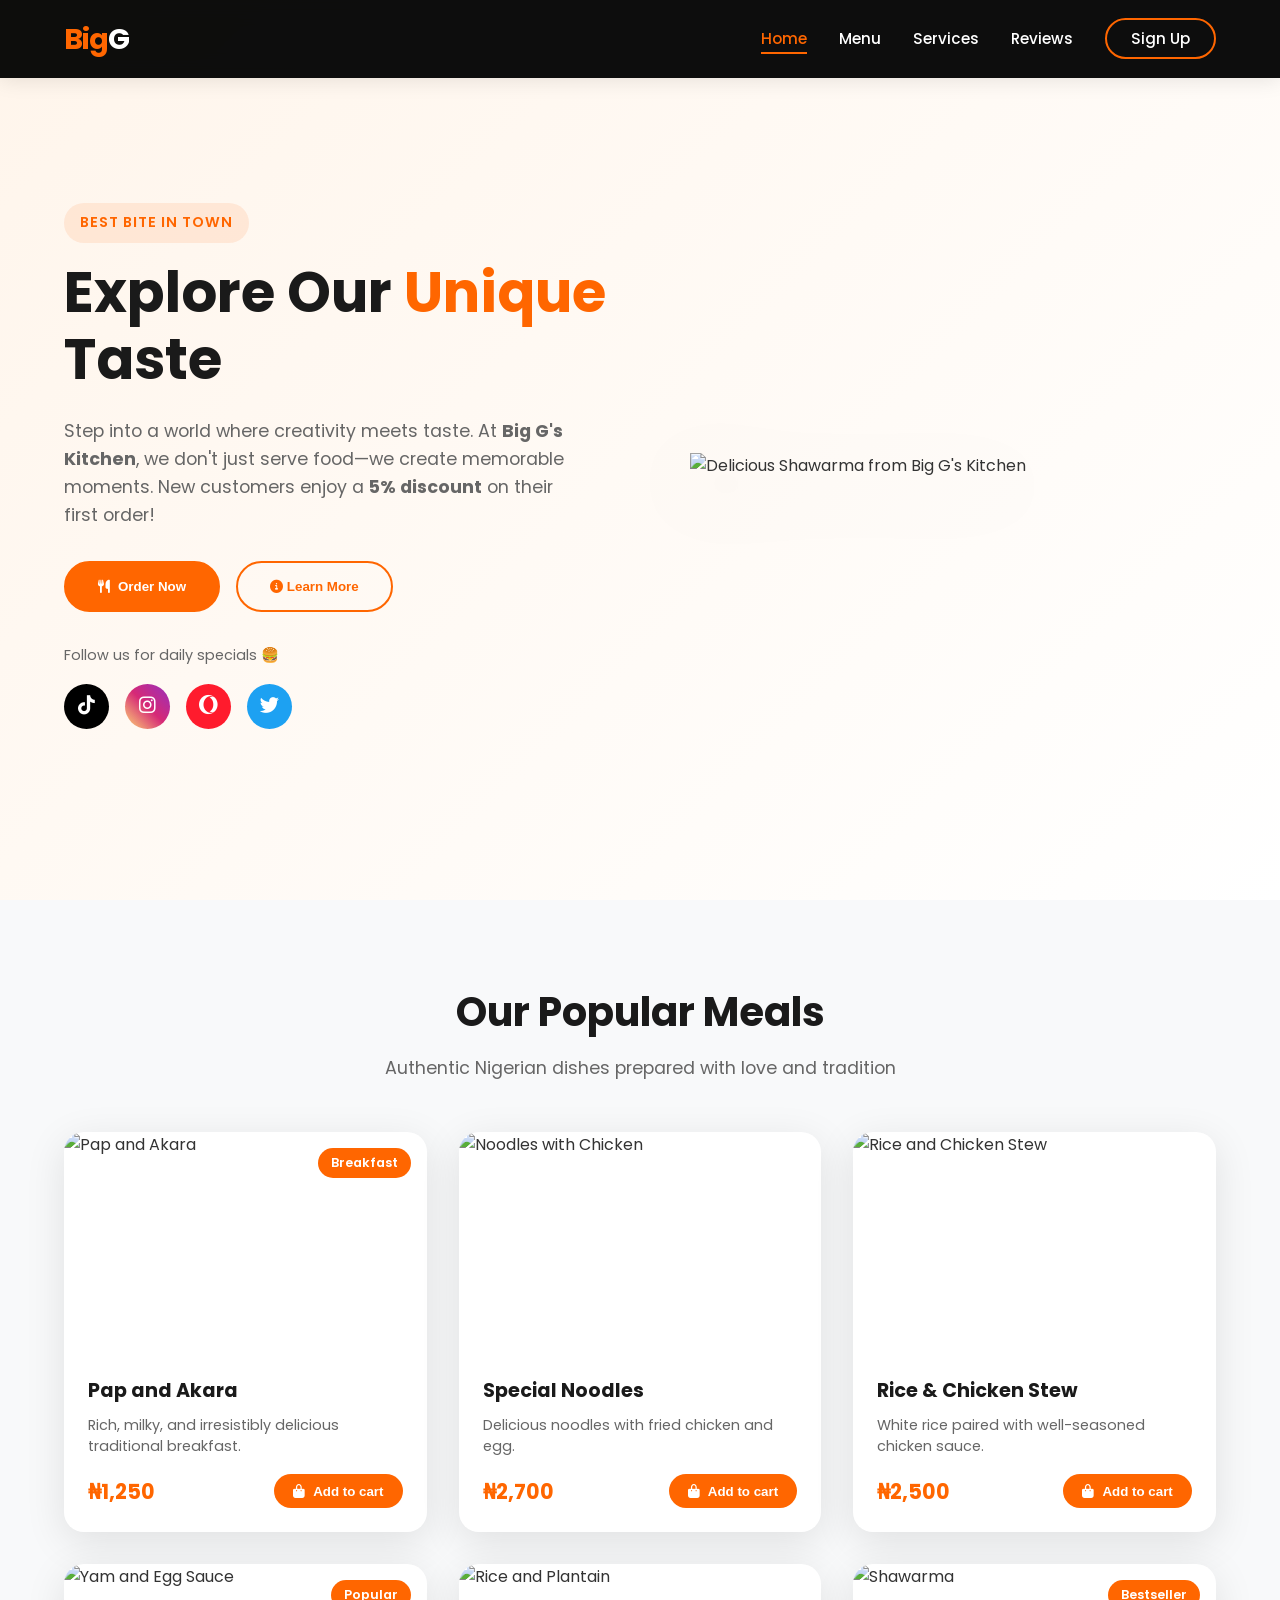
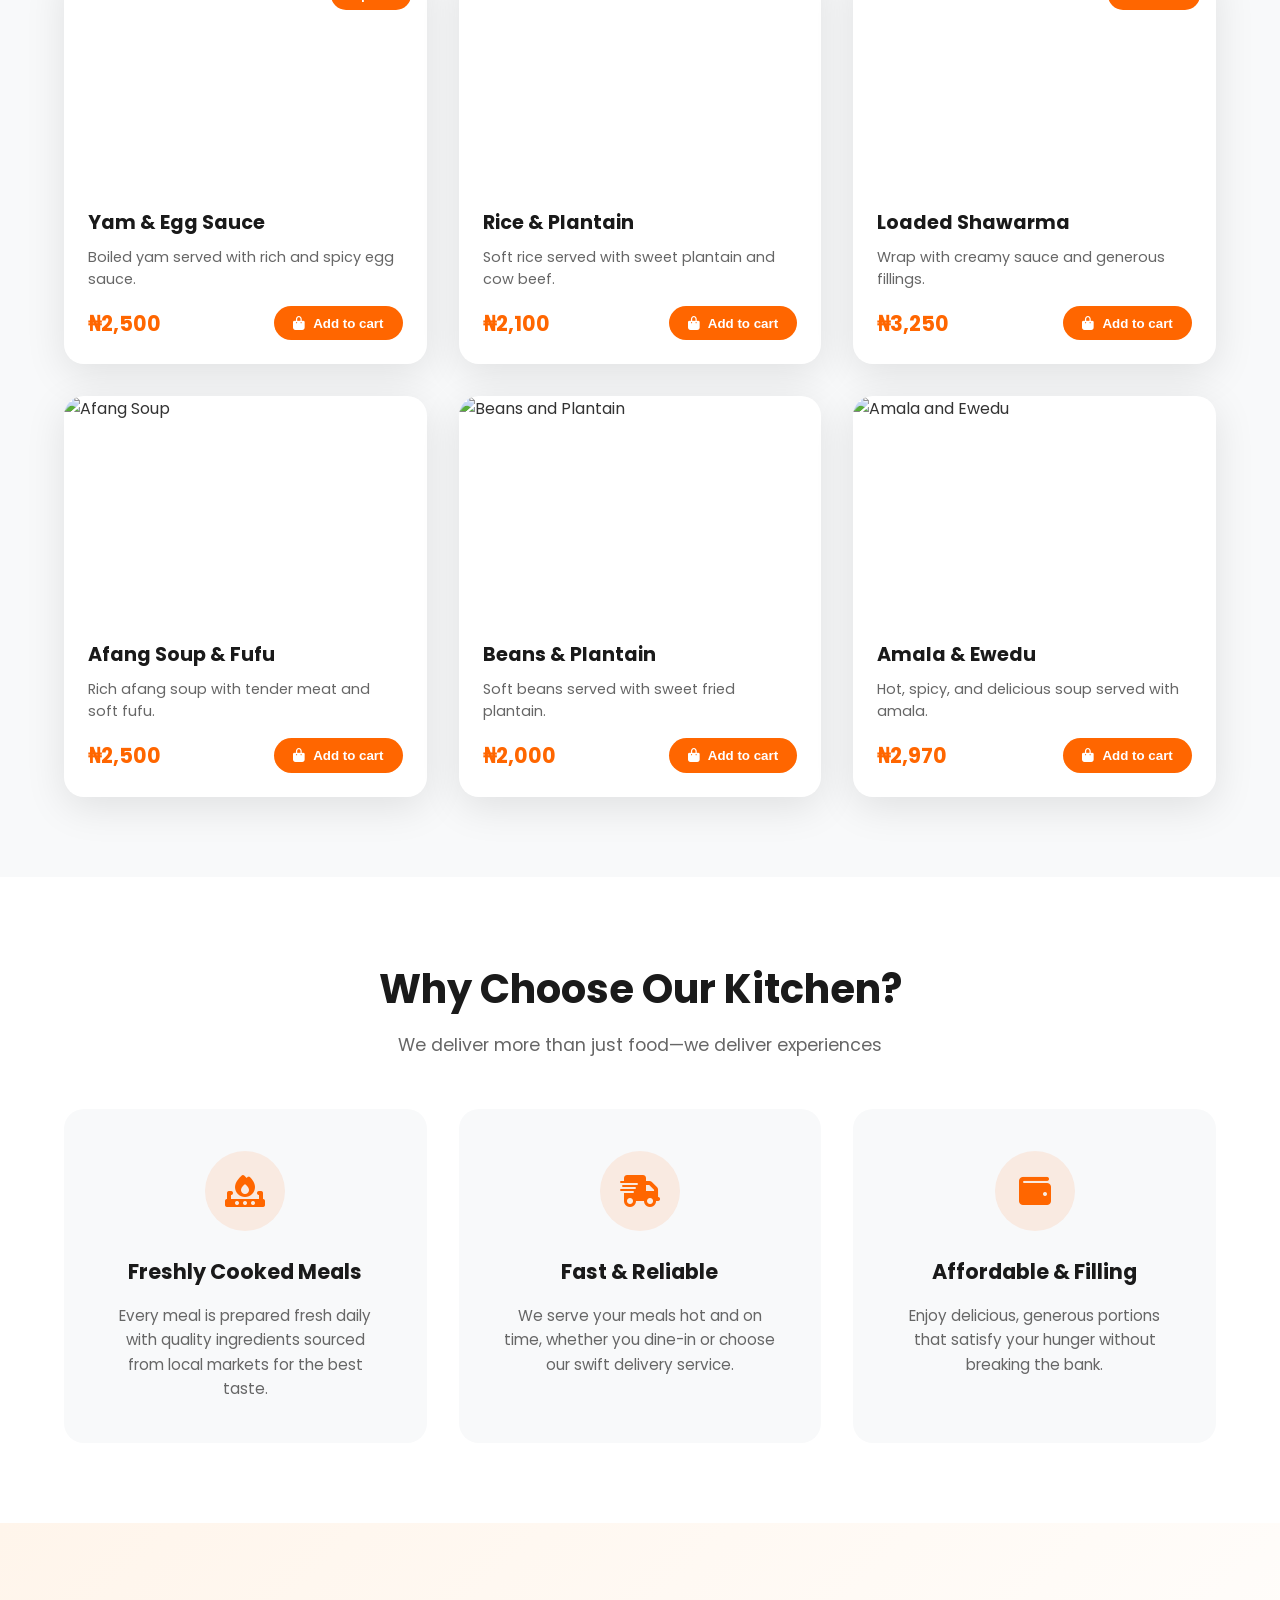
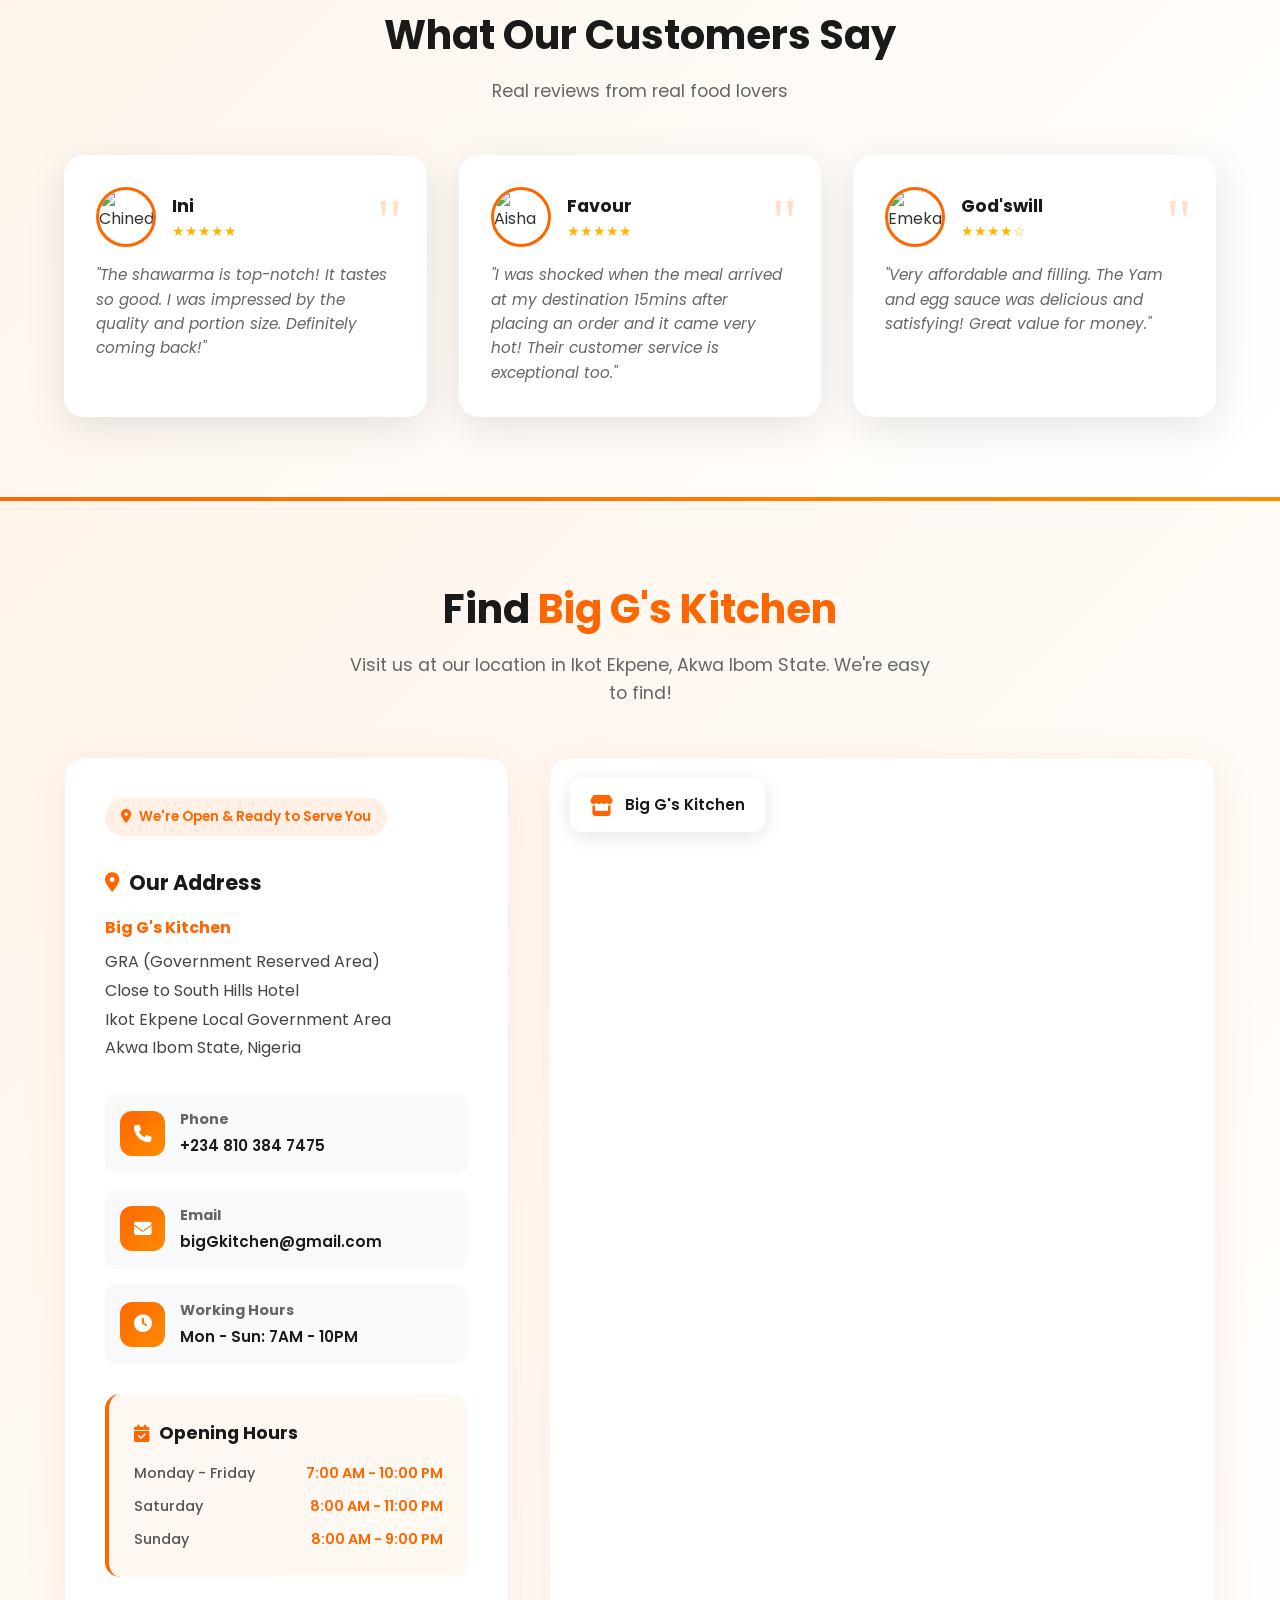
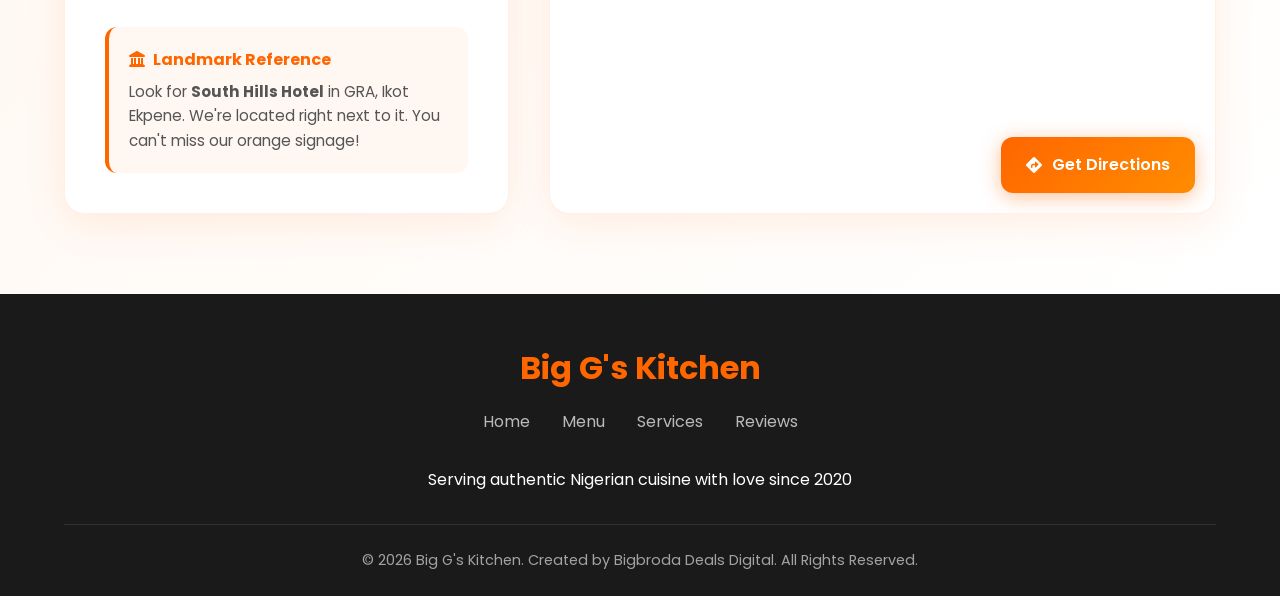
==== bake2.html @ e98dc97c "Add files via upload" ====
<!DOCTYPE html>
<html lang="en">
<head>
    <meta charset="UTF-8">
    <meta name="viewport" content="width=device-width, initial-scale=1.0">
    <title>Big G's Kitchen - Authentic Nigerian Cuisine</title>
    
    <!-- Fonts & Icons -->
    <link href="https://fonts.googleapis.com/css2?family=Poppins:wght@300;400;500;600;700&display=swap" rel="stylesheet">
    <link rel="stylesheet" href="https://cdnjs.cloudflare.com/ajax/libs/font-awesome/6.5.0/css/all.min.css">
    
        <link href="https://fonts.googleapis.com/css2?family=Poppins:wght@300;400;500;600;700&display=swap" rel="stylesheet">
    <link rel="stylesheet" href="https://cdnjs.cloudflare.com/ajax/libs/font-awesome/6.5.0/css/all.min.css">
 <link rel="stylesheet" href="bake2.css">
    <!-- AOS Animation -->
    <link href="https://unpkg.com/aos@2.3.4/dist/aos.css" rel="stylesheet">
   
</head>
<body>

    <!-- Navigation -->
    <nav class="navbar">
        <div class="logo">Big<span>G</span></div>
        <div class="hamburger" onclick="toggleMenu()">
            <i class="fas fa-bars"></i>
        </div>
        <ul class="nav-menu" id="navMenu">
            <li><a href="#home" class="active">Home</a></li>
            <li><a href="#products">Menu</a></li>
            <li><a href="#features">Services</a></li>
            <li><a href="#testimonials">Reviews</a></li>
            <li><a href="#" class="btn-login">Sign Up</a></li>
        </ul>
    </nav>

    <!-- Hero Section -->
    <section class="hero" id="home">
        <div class="hero-content" data-aos="fade-right">
            <span class="hero-tag">Best Bite in Town</span>
            <h1>Explore Our <span>Unique</span> Taste</h1>
            <p>Step into a world where creativity meets taste. At <strong>Big G's Kitchen</strong>, we don't just serve food—we create memorable moments. New customers enjoy a <strong>5% discount</strong> on their first order!</p>
            
            <div class="hero-buttons">
                <button class="btn-primary" onclick="scrollToSection('products')">
                    <i class="fas fa-utensils"></i> Order Now
                </button>
                <button class="btn-secondary" onclick="scrollToSection('features')">
                    <i class="fas fa-info-circle"></i> Learn More
                </button>
            </div>

            <div class="social-proof">
                <p>Follow us for daily specials 🍔</p>
                <div class="social-icons">
                    <a href="#" class="tiktok" aria-label="TikTok"><i class="fab fa-tiktok"></i></a>
                    <a href="#" class="instagram" aria-label="Instagram"><i class="fab fa-instagram"></i></a>
                    <a href="#" class="opera" aria-label="Opera"><i class="fab fa-opera"></i></a>
                    <a href="#" class="twitter" aria-label="Twitter"><i class="fab fa-twitter"></i></a>
                </div>
            </div>
        </div>
        
        <div class="hero-image" data-aos="fade-left">
            <img src="sha002.png" alt="Delicious Shawarma from Big G's Kitchen">
        </div>
    </section>

    <!-- Products Section -->
    <section class="products" id="products">
        <div class="section-header" data-aos="fade-up">
            <h2>Our Popular Meals</h2>
            <p>Authentic Nigerian dishes prepared with love and tradition</p>
        </div>

        <div class="product-grid">
            <div class="product-card" data-aos="fade-up" data-aos-delay="100">
                <div class="product-image">
                    <img src="pap.png" alt="Pap and Akara">
                    <span class="product-badge">Breakfast</span>
                </div>
                <div class="product-info">
                    <h3>Pap and Akara</h3>
                    <p>Rich, milky, and irresistibly delicious traditional breakfast.</p>
                    <div class="product-footer">
                        <span class="price">₦1,250</span>
                        <button class="btn-order"><i class="fas fa-shopping-bag"></i> Add to cart</button>
                    </div>
                </div>
            </div>

            <div class="product-card" data-aos="fade-up" data-aos-delay="200">
                <div class="product-image">
                    <img src="noodles.png" alt="Noodles with Chicken">
                </div>
                <div class="product-info">
                    <h3>Special Noodles</h3>
                    <p>Delicious noodles with fried chicken and egg.</p>
                    <div class="product-footer">
                        <span class="price">₦2,700</span>
                        <button class="btn-order"><i class="fas fa-shopping-bag"></i>Add to cart</button>
                    </div>
                </div>
            </div>

            <div class="product-card" data-aos="fade-up" data-aos-delay="300">
                <div class="product-image">
                    <img src="wrice.png" alt="Rice and Chicken Stew">
                </div>
                <div class="product-info">
                    <h3>Rice & Chicken Stew</h3>
                    <p>White rice paired with well-seasoned chicken sauce.</p>
                    <div class="product-footer">
                        <span class="price">₦2,500</span>
                        <button class="btn-order"><i class="fas fa-shopping-bag"></i> Add to cart</button>
                    </div>
                </div>
            </div>

            <div class="product-card" data-aos="fade-up" data-aos-delay="400">
                <div class="product-image">
                    <img src="yam.png" alt="Yam and Egg Sauce">
                    <span class="product-badge">Popular</span>
                </div>
                <div class="product-info">
                    <h3>Yam & Egg Sauce</h3>
                    <p>Boiled yam served with rich and spicy egg sauce.</p>
                    <div class="product-footer">
                        <span class="price">₦2,500</span>
                        <button class="btn-order"><i class="fas fa-shopping-bag"></i> Add to cart</button>
                    </div>
                </div>
            </div>

            <div class="product-card" data-aos="fade-up" data-aos-delay="100">
                <div class="product-image">
                    <img src="riceplan.png" alt="Rice and Plantain">
                </div>
                <div class="product-info">
                    <h3>Rice & Plantain</h3>
                    <p>Soft rice served with sweet plantain and cow beef.</p>
                    <div class="product-footer">
                        <span class="price">₦2,100</span>
                        <button class="btn-order"><i class="fas fa-shopping-bag"></i> Add to cart</button>
                    </div>
                </div>
            </div>

            <div class="product-card" data-aos="fade-up" data-aos-delay="200">
                <div class="product-image">
                    <img src="sha1.png" alt="Shawarma">
                    <span class="product-badge">Bestseller</span>
                </div>
                <div class="product-info">
                    <h3>Loaded Shawarma</h3>
                    <p>Wrap with creamy sauce and generous fillings.</p>
                    <div class="product-footer">
                        <span class="price">₦3,250</span>
                        <button class="btn-order"><i class="fas fa-shopping-bag"></i>Add to cart</button>
                    </div>
                </div>
            </div>

            <div class="product-card" data-aos="fade-up" data-aos-delay="300">
                <div class="product-image">
                    <img src="afang.png" alt="Afang Soup">
                </div>
                <div class="product-info">
                    <h3>Afang Soup & Fufu</h3>
                    <p>Rich afang soup with tender meat and soft fufu.</p>
                    <div class="product-footer">
                        <span class="price">₦2,500</span>
                        <button class="btn-order"><i class="fas fa-shopping-bag"></i> Add to cart</button>
                    </div>
                </div>
            </div>

            <div class="product-card" data-aos="fade-up" data-aos-delay="400">
                <div class="product-image">
                    <img src="beans.png" alt="Beans and Plantain">
                </div>
                <div class="product-info">
                    <h3>Beans & Plantain</h3>
                    <p>Soft beans served with sweet fried plantain.</p>
                    <div class="product-footer">
                        <span class="price">₦2,000</span>
                        <button class="btn-order"><i class="fas fa-shopping-bag"></i>Add to cart</button>
                    </div>
                </div>
            </div>

            <div class="product-card" data-aos="fade-up" data-aos-delay="500">
                <div class="product-image">
                    <img src="amala1.png" alt="Amala and Ewedu">
                </div>
                <div class="product-info">
                    <h3>Amala & Ewedu</h3>
                    <p>Hot, spicy, and delicious soup served with amala.</p>
                    <div class="product-footer">
                        <span class="price">₦2,970</span>
                        <button class="btn-order"><i class="fas fa-shopping-bag"></i> Add to cart</button>
                    </div>
                </div>
            </div>
        </div>
    </section>

    <!-- Features Section -->
    <section class="features" id="features">
        <div class="section-header" data-aos="fade-up">
            <h2>Why Choose Our Kitchen?</h2>
            <p>We deliver more than just food—we deliver experiences</p>
        </div>

        <div class="features-grid">
            <div class="feature-card" data-aos="fade-up" data-aos-delay="100">
                <div class="feature-icon">
                    <i class="fas fa-fire-burner"></i>
                </div>
                <h3>Freshly Cooked Meals</h3>
                <p>Every meal is prepared fresh daily with quality ingredients sourced from local markets for the best taste.</p>
            </div>

            <div class="feature-card" data-aos="fade-up" data-aos-delay="200">
                <div class="feature-icon">
                    <i class="fas fa-truck-fast"></i>
                </div>
                <h3>Fast & Reliable</h3>
                <p>We serve your meals hot and on time, whether you dine-in or choose our swift delivery service.</p>
            </div>

            <div class="feature-card" data-aos="fade-up" data-aos-delay="300">
                <div class="feature-icon">
                    <i class="fas fa-wallet"></i>
                </div>
                <h3>Affordable & Filling</h3>
                <p>Enjoy delicious, generous portions that satisfy your hunger without breaking the bank.</p>
            </div>
        </div>
    </section>

    <!-- Testimonials -->
    <section class="testimonials" id="testimonials">
        <div class="section-header" data-aos="fade-up">
            <h2>What Our Customers Say</h2>
            <p>Real reviews from real food lovers</p>
        </div>

        <div class="testimonials-grid">
            <div class="testimonial-card" data-aos="fade-up" data-aos-delay="100">
                <div class="testimonial-header">
                    <img src="ini.jpeg" alt="Chinedu">
                    <div class="testimonial-meta">
                        <h4>Ini</h4>
                        <div class="stars">★★★★★</div>
                    </div>
                </div>
                <p>"The shawarma is top-notch! It tastes so good. I was impressed by the quality and portion size. Definitely coming back!"</p>
            </div>

            <div class="testimonial-card" data-aos="fade-up" data-aos-delay="200">
                <div class="testimonial-header">
                    <img src="ima.jpeg" alt="Aisha">
                    <div class="testimonial-meta">
                        <h4>Favour</h4>
                        <div class="stars">★★★★★</div>
                    </div>
                </div>
                <p>"I was shocked when the meal arrived at my destination 15mins after placing an order and it came very hot! Their customer service is exceptional too."</p>
            </div>

            <div class="testimonial-card" data-aos="fade-up" data-aos-delay="300">
                <div class="testimonial-header">
                    <img src="big.jpg" alt="Emeka">
                    <div class="testimonial-meta">
                        <h4>God'swill</h4>
                        <div class="stars">★★★★☆</div>
                    </div>
                </div>
                <p>"Very affordable and filling. The Yam and egg sauce was delicious and satisfying! Great value for money."</p>
            </div>
        </div>
    </section>

     <!-- LOCATION SECTION - Insert after reviews/testimonials section -->
    <section class="location-section" id="location">
        <div class="section-header">
            <h2>Find <span>Big G's Kitchen</span></h2>
            <p>Visit us at our location in Ikot Ekpene, Akwa Ibom State. We're easy to find!</p>
        </div>

        <div class="location-container">
            <!-- Location Info -->
            <div class="location-info">
                <div class="location-badge">
                    <i class="fas fa-location-dot"></i>
                    We're Open & Ready to Serve You
                </div>

                <div class="address-block">
                    <h3><i class="fas fa-map-marker-alt"></i> Our Address</h3>
                    <p class="address-text">
                        <strong>Big G's Kitchen</strong>
                        GRA (Government Reserved Area)<br>
                        Close to South Hills Hotel<br>
                        Ikot Ekpene Local Government Area<br>
                        Akwa Ibom State, Nigeria
                    </p>
                </div>

                <div class="contact-details">
                    <div class="contact-item">
                        <div class="contact-icon">
                            <i class="fas fa-phone"></i>
                        </div>
                        <div class="contact-text">
                            <h4>Phone</h4>
                            <p>+234 810 384 7475</p>
                        </div>
                    </div>
                    <div class="contact-item">
                        <div class="contact-icon">
                            <i class="fas fa-envelope"></i>
                        </div>
                        <div class="contact-text">
                            <h4>Email</h4>
                            <p>bigGkitchen@gmail.com</p>
                        </div>
                    </div>
                    <div class="contact-item">
                        <div class="contact-icon">
                            <i class="fas fa-clock"></i>
                        </div>
                        <div class="contact-text">
                            <h4>Working Hours</h4>
                            <p>Mon - Sun: 7AM - 10PM</p>
                        </div>
                    </div>
                </div>

                <div class="hours-block">
                    <h4><i class="fas fa-calendar-check"></i> Opening Hours</h4>
                    <div class="hours-list">
                        <div class="hours-row">
                            <span class="day">Monday - Friday</span>
                            <span class="time">7:00 AM - 10:00 PM</span>
                        </div>
                        <div class="hours-row">
                            <span class="day">Saturday</span>
                            <span class="time">8:00 AM - 11:00 PM</span>
                        </div>
                        <div class="hours-row">
                            <span class="day">Sunday</span>
                            <span class="time">8:00 AM - 9:00 PM</span>
                        </div>
                    </div>
                </div>

                <div class="landmark-note">
                    <h4><i class="fas fa-landmark"></i> Landmark Reference</h4>
                    <p>Look for <strong>South Hills Hotel</strong> in GRA, Ikot Ekpene. We're located right next to it. You can't miss our orange signage!</p>
                </div>
            </div>

            <!-- Map -->
            <div class="map-wrapper">
                <div class="map-container">
                    <!-- Google Maps Embed - Ikot Ekpene, Akwa Ibom -->
                    <iframe 
                        class="map-iframe"
                        src="https://www.google.com/maps/embed?pb=!1m18!1m12!1m3!1d127166.12532907297!2d7.5797248!3d5.1234567!2m3!1f0!2f0!3f0!3m2!1i1024!2i768!4f13.1!3m3!1m2!1s0x105d7c7c7c7c7c7c%3A0x7c7c7c7c7c7c7c7c!2sIkot%20Ekpene%2C%20Akwa%20Ibom!5e0!3m2!1sen!2sng!4v1234567890"
                        allowfullscreen=""
                        loading="lazy"
                        referrerpolicy="no-referrer-when-downgrade">
                    </iframe>
                    
                    <div class="map-overlay">
                        <i class="fas fa-store"></i>
                        <span>Big G's Kitchen</span>
                    </div>

                    <a href="https://www.google.com/maps/dir//Ikot+Ekpene,+Akwa+Ibom/@5.1234567,7.5797248,15z" 
                       target="_blank" 
                       class="directions-btn">
                        <i class="fas fa-directions"></i>
                        Get Directions
                    </a>
                </div>
            </div>
        </div>
    </section>
    <!-- Footer -->
    <footer>
        <div class="footer-content">
            <div class="footer-logo">Big G's Kitchen</div>
            <div class="footer-links">
                <a href="#home">Home</a>
                <a href="#products">Menu</a>
                <a href="#features">Services</a>
                <a href="#testimonials">Reviews</a>
            </div>
            <p>Serving authentic Nigerian cuisine with love since 2020</p>
        </div>
        <div class="footer-bottom">
            <p>&copy; 2026 Big G's Kitchen. Created by Bigbroda Deals Digital. All Rights Reserved.</p>
        </div>
    </footer>

    <!-- Scripts -->
    <script src="https://unpkg.com/aos@2.3.4/dist/aos.js"></script>
    <script>
        // Initialize AOS Animation
        AOS.init({
            duration: 800,
            easing: "ease-out-cubic",
            once: true,
            offset: 100,
            disable: 'mobile'
        });

        // Mobile Menu Toggle
        function toggleMenu() {
            const navMenu = document.getElementById('navMenu');
            navMenu.classList.toggle('active');
        }

        // Close menu when clicking a link
        document.querySelectorAll('.nav-menu a').forEach(link => {
            link.addEventListener('click', () => {
                document.getElementById('navMenu').classList.remove('active');
            });
        });

        // Smooth Scroll to Section
        function scrollToSection(id) {
            const element = document.getElementById(id);
            if (element) {
                element.scrollIntoView({ behavior: 'smooth', block: 'start' });
            }
        }

        // Active Navigation Highlight on Scroll
        const sections = document.querySelectorAll('section[id]');
        const navLinks = document.querySelectorAll('.nav-menu a');

        window.addEventListener('scroll', () => {
            let current = '';
            sections.forEach(section => {
                const sectionTop = section.offsetTop;
                const sectionHeight = section.clientHeight;
                if (scrollY >= (sectionTop - 200)) {
                    current = section.getAttribute('id');
                }
            });

            navLinks.forEach(link => {
                link.classList.remove('active');
                if (link.getAttribute('href') === `#${current}`) {
                    link.classList.add('active');
                }
            });
        });

        // Add to Cart Functionality (placeholder)
        document.querySelectorAll('.btn-order').forEach(btn => {
            btn.addEventListener('click', function() {
                const originalText = this.innerHTML;
                this.innerHTML = '<i class="fas fa-check"></i> Added';
                this.style.background = '#28a745';
                setTimeout(() => {
                    this.innerHTML = originalText;
                    this.style.background = '';
                }, 2000);
            });
        });
           // Animate elements on scroll
        const observerOptions = {
            threshold: 0.1,
            rootMargin: '0px 0px -50px 0px'
        };

        const observer = new IntersectionObserver((entries) => {
            entries.forEach(entry => {
                if (entry.isIntersecting) {
                    entry.target.style.opacity = '1';
                    entry.target.style.transform = 'translateY(0)';
                }
            });
        }, observerOptions);

        // Observe location section elements
        document.querySelectorAll('.location-info, .map-wrapper').forEach(el => {
            el.style.opacity = '0';
            el.style.transform = 'translateY(30px)';
            el.style.transition = 'all 0.6s ease';
            observer.observe(el);
        });

        // Smooth scroll to location
        function scrollToLocation() {
            document.getElementById('location').scrollIntoView({ behavior: 'smooth' });
        }

        // Check if user is near location (for demo purposes)
        if (navigator.geolocation) {
            navigator.geolocation.getCurrentPosition(
                (position) => {
                    // You could calculate distance to Ikot Ekpene here
                    console.log('Location access granted');
                },
                (error) => {
                    console.log('Location access denied');
                }
            );
        }
    </script>
</body>
</html>
---- bake2.css ----
/* CSS Reset & Variables */
        :root {
            --primary: #ff6600;
            --primary-dark: #e65c00;
            --secondary: #ff7200;
            --dark: #1a1a1a;
            --light: #f8f9fa;
            --text: #333;
            --text-light: #666;
            --white: #ffffff;
            --shadow: 0 10px 40px rgba(0,0,0,0.1);
            --transition: all 0.3s ease;
        }

        * {
            margin: 0;
            padding: 0;
            box-sizing: border-box;
        }

        html {
            scroll-behavior: smooth;
        }

        body {
            font-family: 'Poppins', sans-serif;
            line-height: 1.6;
            color: var(--text);
            background: var(--white);
            overflow-x: hidden;
        }

        img {
            max-width: 100%;
            height: auto;
            display: block;
        }

        a {
            text-decoration: none;
            color: inherit;
        }

        /* Navigation */
        .navbar {
            position: fixed;
            top: 0;
            left: 0;
            right: 0;
            background: rgba(0, 0, 0, 0.95);
            backdrop-filter: blur(10px);
            padding: 1rem 5%;
            display: flex;
            justify-content: space-between;
            align-items: center;
            z-index: 1000;
            box-shadow: 0 2px 20px rgba(0,0,0,0.1);
        }

        .logo {
            font-size: 1.8rem;
            font-weight: 700;
            color: var(--primary);
            letter-spacing: -1px;
        }
       
        .logo span {
            color: var(--white);
        }

        .nav-menu {
            display: flex;
            list-style: none;
            gap: 2rem;
            align-items: center;
        }

        .nav-menu a {
            color: var(--white);
            font-weight: 500;
            font-size: 0.95rem;
            transition: var(--transition);
            position: relative;
        }

        .nav-menu a::after {
            content: '';
            position: absolute;
            bottom: -5px;
            left: 0;
            width: 0;
            height: 2px;
            background: var(--primary);
            transition: var(--transition);
        }

        .nav-menu a:hover::after,
        .nav-menu a.active::after {
            width: 100%;
        }

        .nav-menu a:hover,
        .nav-menu a.active {
            color: var(--primary);
        }

        .btn-login {
            border: 2px solid var(--primary);
            padding: 0.5rem 1.5rem;
            border-radius: 25px;
            transition: var(--transition);
        }

        .btn-login:hover {
            background: var(--primary);
            color: var(--white) !important;
        }

        .hamburger {
            display: none;
            font-size: 1.5rem;
            color: var(--primary);
            cursor: pointer;
        }

        /* Hero Section */
        .hero {
            min-height: 100vh;
            display: flex;
            align-items: center;
            padding: 6rem 5% 4rem;
            background: linear-gradient(135deg, #fff5eb 0%, #ffffff 100%);
            gap: 3rem;
        }

        .hero-content {
            flex: 1;
            max-width: 600px;
        }

        .hero-tag {
            display: inline-block;
            background: rgba(255, 102, 0, 0.1);
            color: var(--primary);
            padding: 0.5rem 1rem;
            border-radius: 20px;
            font-size: 0.9rem;
            font-weight: 600;
            margin-bottom: 1rem;
            text-transform: uppercase;
            letter-spacing: 1px;
        }

        .hero h1 {
            font-size: clamp(2rem, 5vw, 3.5rem);
            line-height: 1.2;
            margin-bottom: 1.5rem;
            color: var(--dark);
        }

        .hero h1 span {
            color: var(--primary);
            position: relative;
        }

        .hero p {
            font-size: 1.1rem;
            color: var(--text-light);
            margin-bottom: 2rem;
            max-width: 500px;
        }

        .hero-buttons {
            display: flex;
            gap: 1rem;
            flex-wrap: wrap;
            margin-bottom: 2rem;
        }

        .btn-primary {
            background: var(--primary);
            color: var(--white);
            padding: 1rem 2rem;
            border: 2px solid var(--primary);
            border-radius: 50px;
            font-weight: 600;
            cursor: pointer;
            transition: var(--transition);
            display: inline-flex;
            align-items: center;
            gap: 0.5rem;
        }

        .btn-primary:hover {
            background: transparent;
            color: var(--primary);
            transform: translateY(-3px);
            box-shadow: 0 10px 30px rgba(255, 102, 0, 0.3);
        }

        .btn-secondary {
            background: transparent;
            color: var(--primary);
            padding: 1rem 2rem;
            border: 2px solid var(--primary);
            border-radius: 50px;
            font-weight: 600;
            cursor: pointer;
            transition: var(--transition);
        }

        .btn-secondary:hover {
            background: var(--primary);
            color: var(--white);
            transform: translateY(-3px);
        }

        .hero-image {
            flex: 1;
            display: flex;
            justify-content: center;
            align-items: center;
        }

        .hero-image img {
            max-width: 500px;
            width: 100%;
            filter: drop-shadow(0 20px 40px rgba(0,0,0,0.15));
            animation: float 3s ease-in-out infinite;
        }

        @keyframes float {
            0%, 100% { transform: translateY(0); }
            50% { transform: translateY(-20px); }
        }

        .social-proof {
            margin-top: 1rem;
        }

        .social-proof p {
            font-size: 0.9rem;
            margin-bottom: 1rem;
            color: var(--text-light);
        }

        .social-icons {
            display: flex;
            gap: 1rem;
        }

        .social-icons a {
            width: 45px;
            height: 45px;
            border-radius: 50%;
            display: flex;
            align-items: center;
            justify-content: center;
            color: var(--white);
            font-size: 1.2rem;
            transition: var(--transition);
            position: relative;
            overflow: hidden;
        }

        .social-icons a::before {
            content: '';
            position: absolute;
            top: 0;
            left: 0;
            width: 100%;
            height: 100%;
            background: linear-gradient(45deg, transparent, rgba(255,255,255,0.3), transparent);
            transform: translateX(-100%);
            transition: 0.5s;
        }

        .social-icons a:hover::before {
            transform: translateX(100%);
        }

        .social-icons a:hover {
            transform: translateY(-5px) scale(1.1);
        }

        .tiktok { background: #000; }
        .instagram { background: linear-gradient(45deg, #feda75, #d62976, #962fbf); }
        .opera { background: #ff1b2d; }
        .twitter { background: #1da1f2; }

        /* Products Section */
        .products {
            padding: 5rem 5%;
            background: var(--light);
        }

        .section-header {
            text-align: center;
            margin-bottom: 3rem;
        }

        .section-header h2 {
            font-size: clamp(1.8rem, 4vw, 2.5rem);
            color: var(--dark);
            margin-bottom: 0.5rem;
        }

        .section-header p {
            color: var(--text-light);
            font-size: 1rem;
        }

        .product-grid {
            display: grid;
            grid-template-columns: repeat(auto-fit, minmax(280px, 1fr));
            gap: 2rem;
            max-width: 1400px;
            margin: 0 auto;
        }

        .product-card {
            background: var(--white);
            border-radius: 20px;
            overflow: hidden;
            box-shadow: var(--shadow);
            transition: var(--transition);
            position: relative;
        }

        .product-card:hover {
            transform: translateY(-10px);
            box-shadow: 0 20px 60px rgba(0,0,0,0.15);
        }

        .product-badge {
            position: absolute;
            top: 1rem;
            right: 1rem;
            background: var(--primary);
            color: var(--white);
            padding: 0.3rem 0.8rem;
            border-radius: 20px;
            font-size: 0.8rem;
            font-weight: 600;
            z-index: 2;
        }

        .product-image {
            height: 220px;
            overflow: hidden;
            position: relative;
        }

        .product-image img {
            width: 100%;
            height: 100%;
            object-fit: cover;
            transition: var(--transition);
        }

        .product-card:hover .product-image img {
            transform: scale(1.1);
        }

        .product-info {
            padding: 1.5rem;
        }

        .product-info h3 {
            font-size: 1.2rem;
            margin-bottom: 0.5rem;
            color: var(--dark);
        }

        .product-info p {
            font-size: 0.9rem;
            color: var(--text-light);
            margin-bottom: 1rem;
            line-height: 1.5;
        }

        .product-footer {
            display: flex;
            justify-content: space-between;
            align-items: center;
        }

        .price {
            font-size: 1.3rem;
            font-weight: 700;
            color: var(--primary);
        }

        .btn-order {
            background: var(--primary);
            color: var(--white);
            border: none;
            padding: 0.6rem 1.2rem;
            border-radius: 25px;
            cursor: pointer;
            font-weight: 600;
            transition: var(--transition);
            display: flex;
            align-items: center;
            gap: 0.5rem;
        }

        .btn-order:hover {
            background: var(--primary-dark);
            transform: scale(1.05);
        }

        /* Features Section */
        .features {
            padding: 5rem 5%;
            background: var(--white);
        }

        .features-grid {
            display: grid;
            grid-template-columns: repeat(auto-fit, minmax(300px, 1fr));
            gap: 2rem;
            max-width: 1200px;
            margin: 0 auto;
        }

        .feature-card {
            background: var(--light);
            padding: 2.5rem;
            border-radius: 20px;
            text-align: center;
            transition: var(--transition);
            border: 2px solid transparent;
        }

        .feature-card:hover {
            border-color: var(--primary);
            transform: translateY(-5px);
            box-shadow: var(--shadow);
        }

        .feature-icon {
            width: 80px;
            height: 80px;
            background: rgba(255, 102, 0, 0.1);
            border-radius: 50%;
            display: flex;
            align-items: center;
            justify-content: center;
            margin: 0 auto 1.5rem;
            font-size: 2rem;
            color: var(--primary);
            transition: var(--transition);
        }

        .feature-card:hover .feature-icon {
            background: var(--primary);
            color: var(--white);
            transform: rotateY(360deg);
        }

        .feature-card h3 {
            font-size: 1.3rem;
            margin-bottom: 1rem;
            color: var(--dark);
        }

        .feature-card p {
            color: var(--text-light);
            font-size: 0.95rem;
            line-height: 1.6;
        }

        /* Testimonials */
        .testimonials {
            padding: 5rem 5%;
            background: linear-gradient(135deg, #fff5eb 0%, #ffffff 100%);
        }

        .testimonials-grid {
            display: grid;
            grid-template-columns: repeat(auto-fit, minmax(320px, 1fr));
            gap: 2rem;
            max-width: 1200px;
            margin: 0 auto;
        }

        .testimonial-card {
            background: var(--white);
            padding: 2rem;
            border-radius: 20px;
            box-shadow: var(--shadow);
            transition: var(--transition);
            position: relative;
        }

        .testimonial-card::before {
            content: '"';
            position: absolute;
            top: 1rem;
            right: 1.5rem;
            font-size: 4rem;
            color: var(--primary);
            opacity: 0.2;
            font-family: Georgia, serif;
        }

        .testimonial-card:hover {
            transform: translateY(-10px);
        }

        .testimonial-header {
            display: flex;
            align-items: center;
            gap: 1rem;
            margin-bottom: 1rem;
        }

        .testimonial-header img {
            width: 60px;
            height: 60px;
            border-radius: 50%;
            object-fit: cover;
            border: 3px solid var(--primary);
        }

        .testimonial-meta h4 {
            color: var(--dark);
            font-size: 1.1rem;
        }

        .stars {
            color: #ffb400;
            font-size: 0.9rem;
        }

        .testimonial-card p {
            color: var(--text-light);
            font-style: italic;
            line-height: 1.6;
            font-size: 0.95rem;
        }

          /* Location Section - Insert after reviews */
        .location-section {
            padding: 80px 5%;
            background: linear-gradient(135deg, #fff5eb 0%, #ffffff 100%);
            position: relative;
            overflow: hidden;
        }

        .location-section::before {
            content: '';
            position: absolute;
            top: 0;
            left: 0;
            right: 0;
            height: 4px;
            background: linear-gradient(90deg, #ff6600, #ff8c00);
        }

        .section-header {
            text-align: center;
            margin-bottom: 50px;
        }

        .section-header h2 {
            font-size: clamp(1.8rem, 4vw, 2.5rem);
            color: #1a1a1a;
            margin-bottom: 10px;
            font-weight: 700;
        }

        .section-header h2 span {
            color: #ff6600;
        }

        .section-header p {
            color: #666;
            font-size: clamp(0.95rem, 2vw, 1.1rem);
            max-width: 600px;
            margin: 0 auto;
        }

        .location-container {
            max-width: 1400px;
            margin: 0 auto;
            display: grid;
            grid-template-columns: 1fr 1.5fr;
            gap: 40px;
            align-items: stretch;
        }

        /* Location Info Card */
        .location-info {
            background: #ffffff;
            border-radius: 20px;
            padding: 40px;
            box-shadow: 0 10px 40px rgba(255, 102, 0, 0.1);
            border: 1px solid rgba(255, 102, 0, 0.1);
            display: flex;
            flex-direction: column;
            gap: 30px;
        }

        .location-badge {
            display: inline-flex;
            align-items: center;
            gap: 8px;
            background: rgba(255, 102, 0, 0.1);
            color: #ff6600;
            padding: 8px 16px;
            border-radius: 25px;
            font-size: 0.85rem;
            font-weight: 600;
            width: fit-content;
        }

        .location-badge i {
            animation: pulse 2s infinite;
        }

        @keyframes pulse {
            0%, 100% { opacity: 1; }
            50% { opacity: 0.5; }
        }

        .address-block h3 {
            font-size: 1.3rem;
            color: #1a1a1a;
            margin-bottom: 15px;
            display: flex;
            align-items: center;
            gap: 10px;
        }

        .address-block h3 i {
            color: #ff6600;
            font-size: 1.2rem;
        }

        .address-text {
            color: #444;
            line-height: 1.8;
            font-size: 1rem;
        }

        .address-text strong {
            color: #ff6600;
            display: block;
            margin-bottom: 5px;
        }

        .contact-details {
            display: flex;
            flex-direction: column;
            gap: 15px;
        }

        .contact-item {
            display: flex;
            align-items: center;
            gap: 15px;
            padding: 15px;
            background: #f8f9fa;
            border-radius: 12px;
            transition: all 0.3s ease;
        }

        .contact-item:hover {
            background: rgba(255, 102, 0, 0.05);
            transform: translateX(5px);
        }

        .contact-icon {
            width: 45px;
            height: 45px;
            background: linear-gradient(135deg, #ff6600 0%, #ff8c00 100%);
            border-radius: 12px;
            display: flex;
            align-items: center;
            justify-content: center;
            color: white;
            font-size: 1.1rem;
            flex-shrink: 0;
        }

        .contact-text h4 {
            font-size: 0.9rem;
            color: #666;
            margin-bottom: 3px;
        }

        .contact-text p {
            font-size: 0.95rem;
            color: #1a1a1a;
            font-weight: 600;
        }

        .hours-block {
            background: linear-gradient(135deg, rgba(255, 102, 0, 0.05) 0%, rgba(255, 140, 0, 0.05) 100%);
            border-radius: 15px;
            padding: 25px;
            border-left: 4px solid #ff6600;
        }

        .hours-block h4 {
            font-size: 1.1rem;
            color: #1a1a1a;
            margin-bottom: 15px;
            display: flex;
            align-items: center;
            gap: 10px;
        }

        .hours-block h4 i {
            color: #ff6600;
        }

        .hours-list {
            display: flex;
            flex-direction: column;
            gap: 10px;
        }

        .hours-row {
            display: flex;
            justify-content: space-between;
            font-size: 0.9rem;
            color: #555;
        }

        .hours-row .day {
            font-weight: 500;
        }

        .hours-row .time {
            color: #ff6600;
            font-weight: 600;
        }

        /* Map Container */
        .map-wrapper {
            background: #ffffff;
            border-radius: 20px;
            overflow: hidden;
            box-shadow: 0 10px 40px rgba(255, 102, 0, 0.1);
            border: 1px solid rgba(255, 102, 0, 0.1);
            position: relative;
        }

        .map-container {
            position: relative;
            width: 100%;
            height: 100%;
            min-height: 500px;
        }

        .map-iframe {
            width: 100%;
            height: 100%;
            min-height: 500px;
            border: none;
            filter: grayscale(20%) contrast(1.1);
        }

        .map-overlay {
            position: absolute;
            top: 20px;
            left: 20px;
            background: white;
            padding: 15px 20px;
            border-radius: 12px;
            box-shadow: 0 4px 20px rgba(0,0,0,0.1);
            display: flex;
            align-items: center;
            gap: 12px;
            z-index: 10;
        }

        .map-overlay i {
            color: #ff6600;
            font-size: 1.3rem;
        }

        .map-overlay span {
            font-weight: 600;
            color: #1a1a1a;
            font-size: 0.95rem;
        }

        .directions-btn {
            position: absolute;
            bottom: 20px;
            right: 20px;
            background: linear-gradient(135deg, #ff6600 0%, #ff8c00 100%);
            color: white;
            padding: 15px 25px;
            border-radius: 12px;
            text-decoration: none;
            font-weight: 600;
            display: flex;
            align-items: center;
            gap: 10px;
            box-shadow: 0 4px 20px rgba(255, 102, 0, 0.4);
            transition: all 0.3s ease;
            z-index: 10;
        }

        .directions-btn:hover {
            transform: translateY(-3px);
            box-shadow: 0 8px 30px rgba(255, 102, 0, 0.5);
        }

        /* Landmark Reference */
        .landmark-note {
            margin-top: 20px;
            padding: 20px;
            background: rgba(255, 102, 0, 0.05);
            border-radius: 12px;
            border-left: 4px solid #ff6600;
        }

        .landmark-note h4 {
            color: #ff6600;
            font-size: 1rem;
            margin-bottom: 8px;
            display: flex;
            align-items: center;
            gap: 8px;
        }

        .landmark-note p {
            color: #555;
            font-size: 0.95rem;
            line-height: 1.6;
        }

        /* Responsive Design */
        @media (max-width: 1024px) {
            .location-container {
                grid-template-columns: 1fr;
                gap: 30px;
            }

            .map-container {
                min-height: 400px;
            }

            .map-iframe {
                min-height: 400px;
            }

            .location-info {
                padding: 30px;
            }
        }

        @media (max-width: 768px) {
            .location-section {
                padding: 60px 4%;
            }

            .location-info {
                padding: 25px;
                gap: 25px;
            }

            .map-container {
                min-height: 350px;
            }

            .map-iframe {
                min-height: 350px;
            }

            .map-overlay {
                top: 15px;
                left: 15px;
                padding: 12px 15px;
            }

            .directions-btn {
                bottom: 15px;
                right: 15px;
                padding: 12px 20px;
                font-size: 0.9rem;
            }

            .contact-item {
                padding: 12px;
            }

            .contact-icon {
                width: 40px;
                height: 40px;
                font-size: 1rem;
            }

            .hours-block {
                padding: 20px;
            }
        }

        @media (max-width: 480px) {
            .section-header h2 {
                font-size: 1.6rem;
            }

            .location-info {
                padding: 20px;
            }

            .address-block h3 {
                font-size: 1.1rem;
            }

            .address-text {
                font-size: 0.95rem;
            }

            .map-container {
                min-height: 300px;
            }

            .map-iframe {
                min-height: 300px;
            }

            .directions-btn {
                width: calc(100% - 30px);
                justify-content: center;
                right: 15px;
                left: 15px;
            }

            .hours-row {
                font-size: 0.85rem;
            }
        }

        /* Print Styles */
        @media print {
            .location-section {
                background: white;
                padding: 20px;
            }

            .map-wrapper {
                box-shadow: none;
                border: 1px solid #ddd;
            }

            .directions-btn {
                display: none;
            }
        }
        /* Footer */
        footer {
            background: var(--dark);
            color: var(--white);
            padding: 3rem 5% 1.5rem;
            text-align: center;
        }

        .footer-content {
            max-width: 600px;
            margin: 0 auto;
        }

        .footer-logo {
            font-size: 2rem;
            font-weight: 700;
            color: var(--primary);
            margin-bottom: 1rem;
        }

        .footer-links {
            display: flex;
            justify-content: center;
            gap: 2rem;
            margin-bottom: 2rem;
            flex-wrap: wrap;
        }

        .footer-links a {
            color: rgba(255,255,255,0.7);
            transition: var(--transition);
        }

        .footer-links a:hover {
            color: var(--primary);
        }

        .footer-bottom {
            border-top: 1px solid rgba(255,255,255,0.1);
            padding-top: 1.5rem;
            margin-top: 2rem;
            font-size: 0.9rem;
            color: rgba(255,255,255,0.6);
        }

        /* Mobile Responsive */
        @media (max-width: 768px) {
            .hamburger {
                display: block;
            }

            .nav-menu {
                position: fixed;
                top: 70px;
                left: 0;
                right: 0;
                background: rgba(0,0,0,0.98);
                flex-direction: column;
                padding: 2rem;
                gap: 1.5rem;
                transform: translateY(-150%);
                transition: transform 0.3s ease;
                box-shadow: 0 10px 30px rgba(0,0,0,0.3);
            }

            .nav-menu.active {
                transform: translateY(0);
            }

            .hero {
                flex-direction: column-reverse;
                text-align: center;
                padding-top: 5rem;
            }

            .hero-content {
                max-width: 100%;
            }

            .hero-buttons {
                justify-content: center;
            }

            .social-proof {
                text-align: center;
            }

            .social-icons {
                justify-content: center;
            }

            .hero-image img {
                max-width: 300px;
            }

            .product-grid,
            .features-grid,
            .testimonials-grid {
                grid-template-columns: 1fr;
            }
        }

        @media (max-width: 480px) {
            .hero h1 {
                font-size: 2rem;
            }

            .btn-primary,
            .btn-secondary {
                width: 100%;
                justify-content: center;
            }

            .product-footer {
                flex-direction: column;
                gap: 1rem;
                align-items: stretch;
            }

            .btn-order {
                width: 100%;
                justify-content: center;
            }
        }

        /* Scrollbar Styling */
        ::-webkit-scrollbar {
            width: 10px;
        }

        ::-webkit-scrollbar-track {
            background: var(--light);
        }

        ::-webkit-scrollbar-thumb {
            background: var(--primary);
            border-radius: 5px;
        }

        ::-webkit-scrollbar-thumb:hover {
            background: var(--primary-dark);
        }
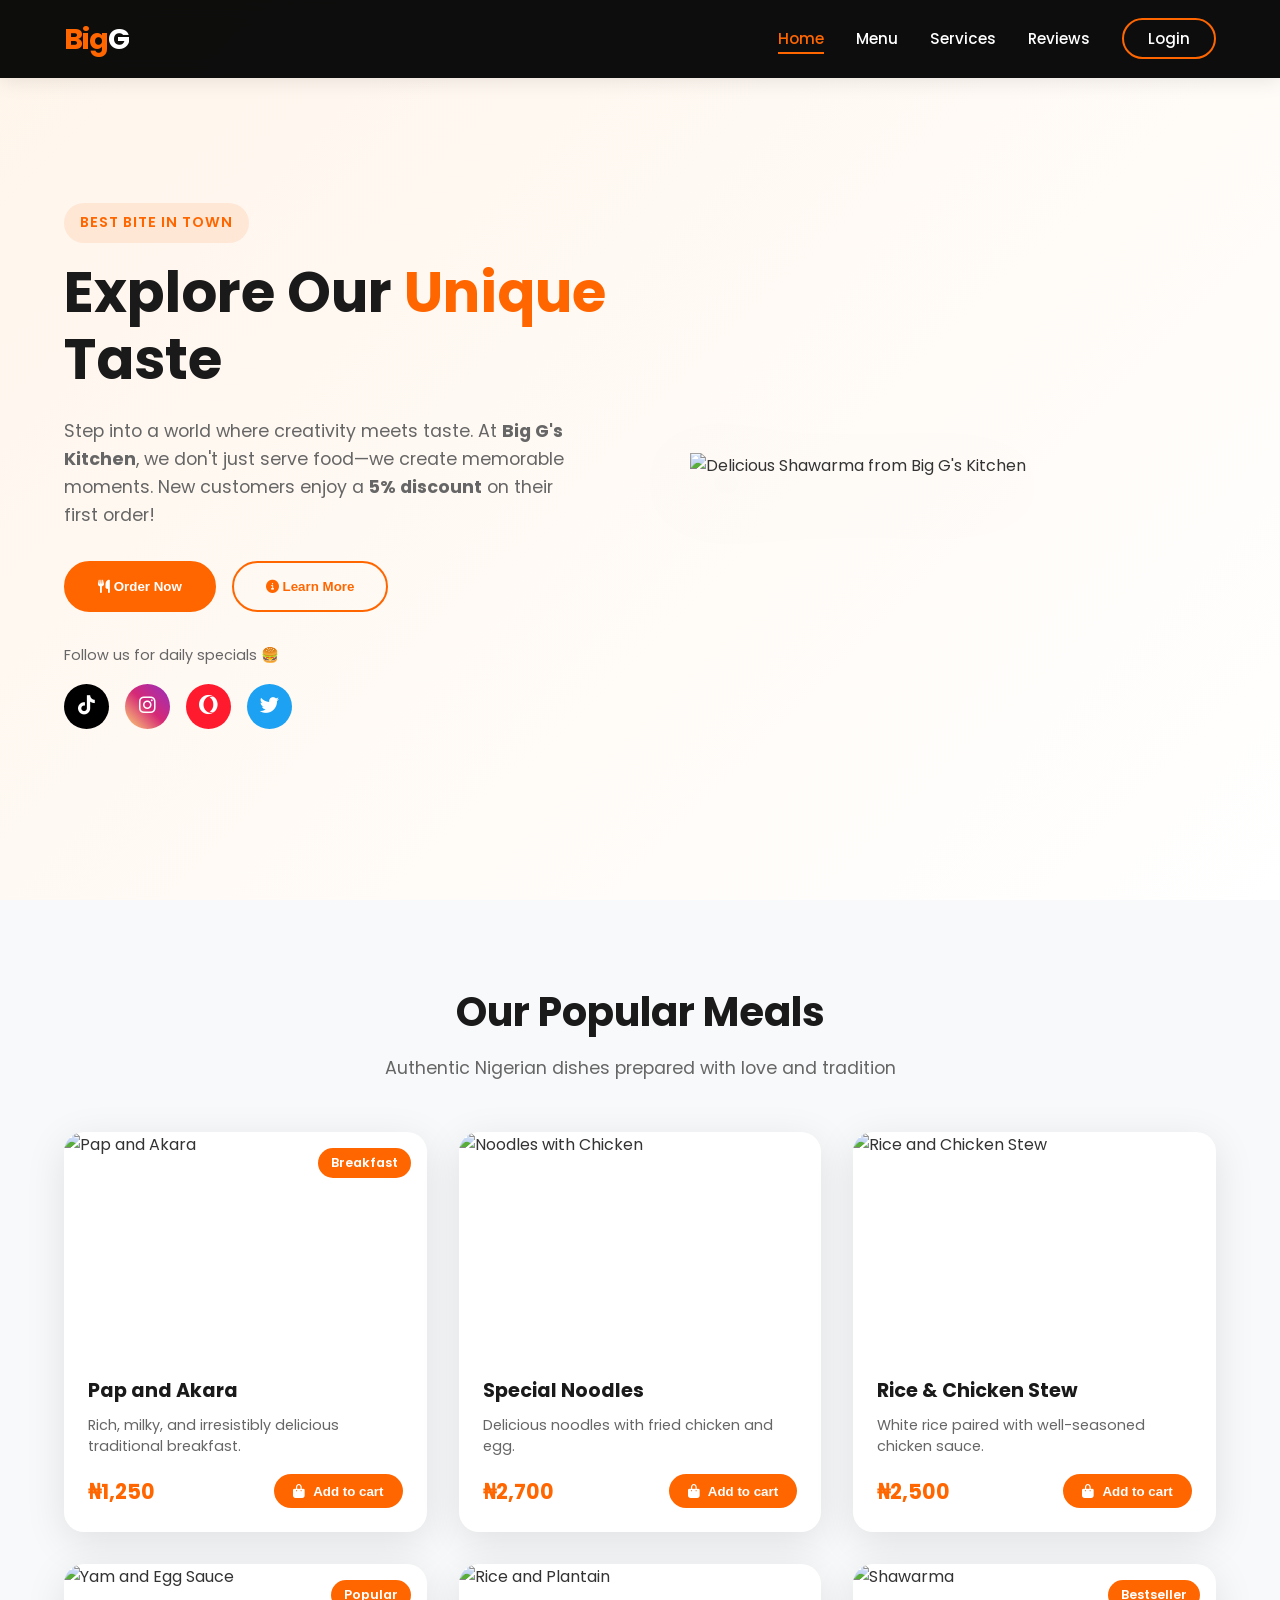
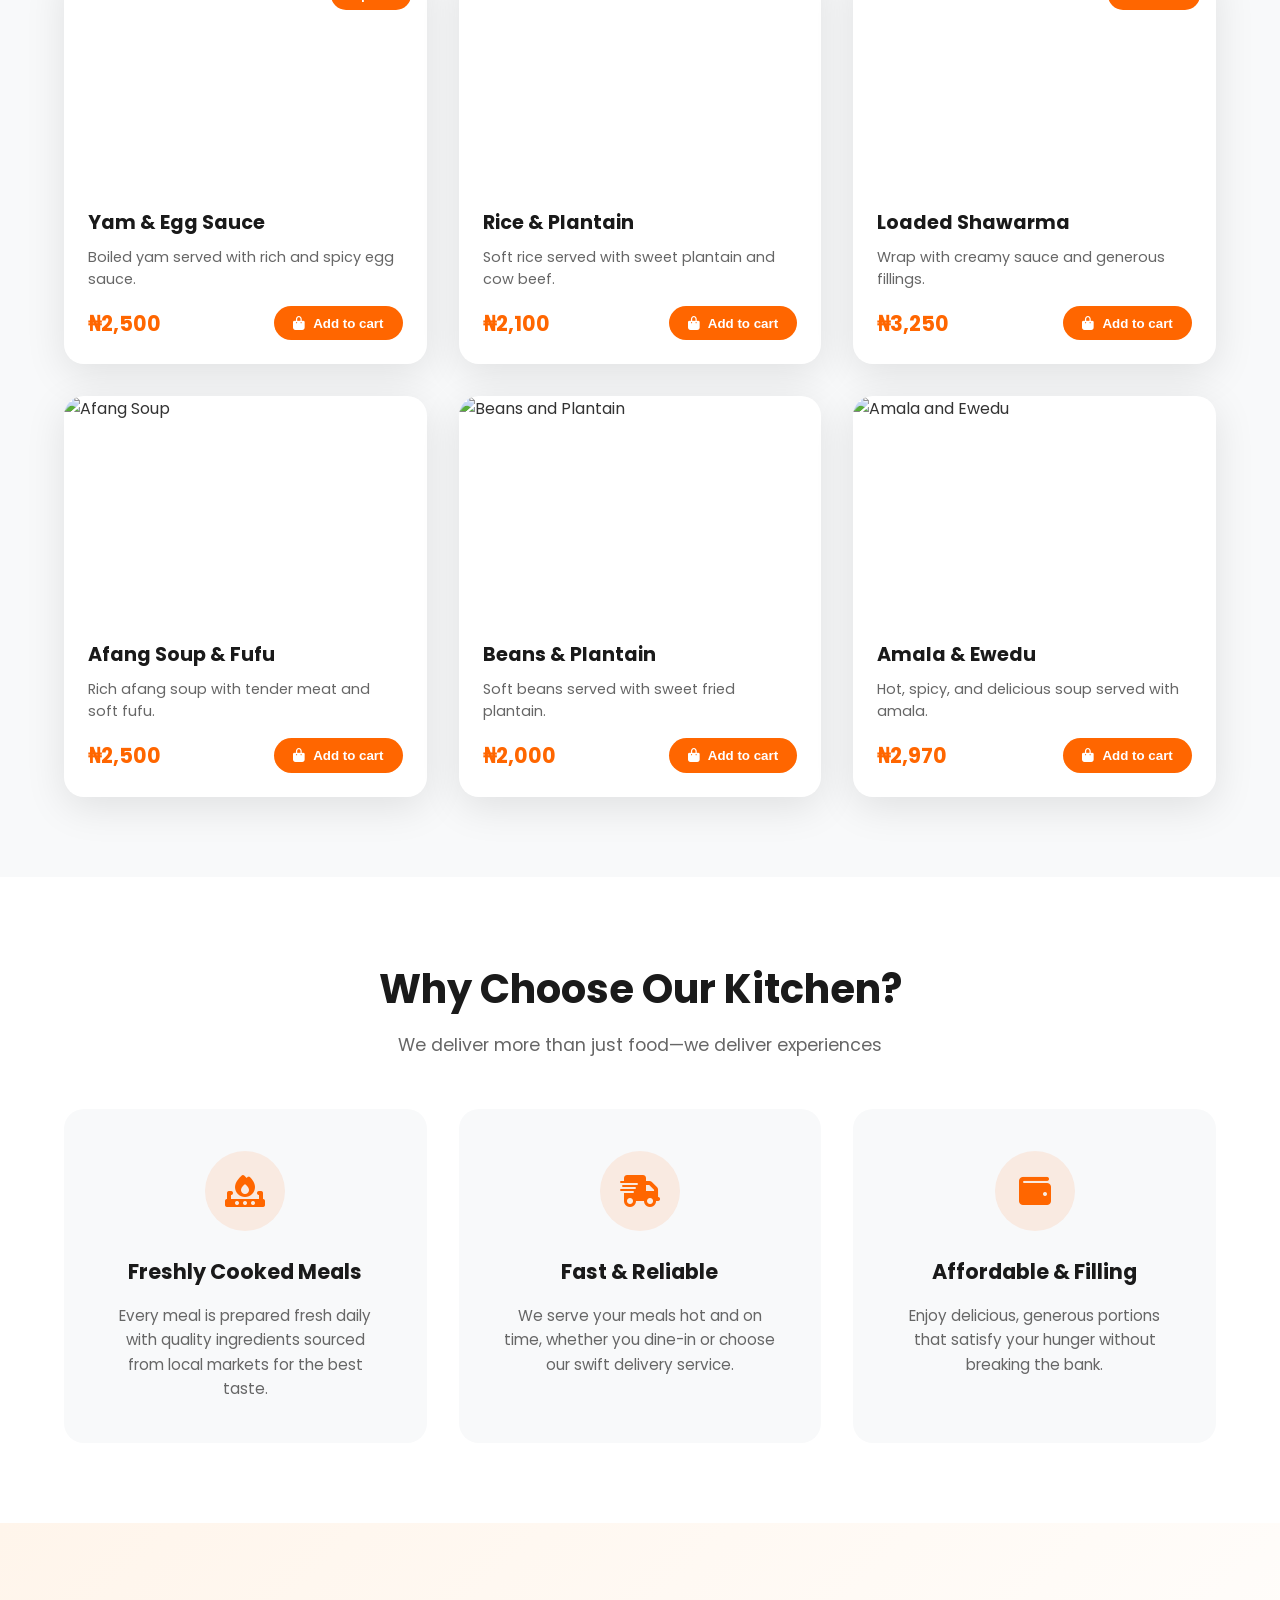
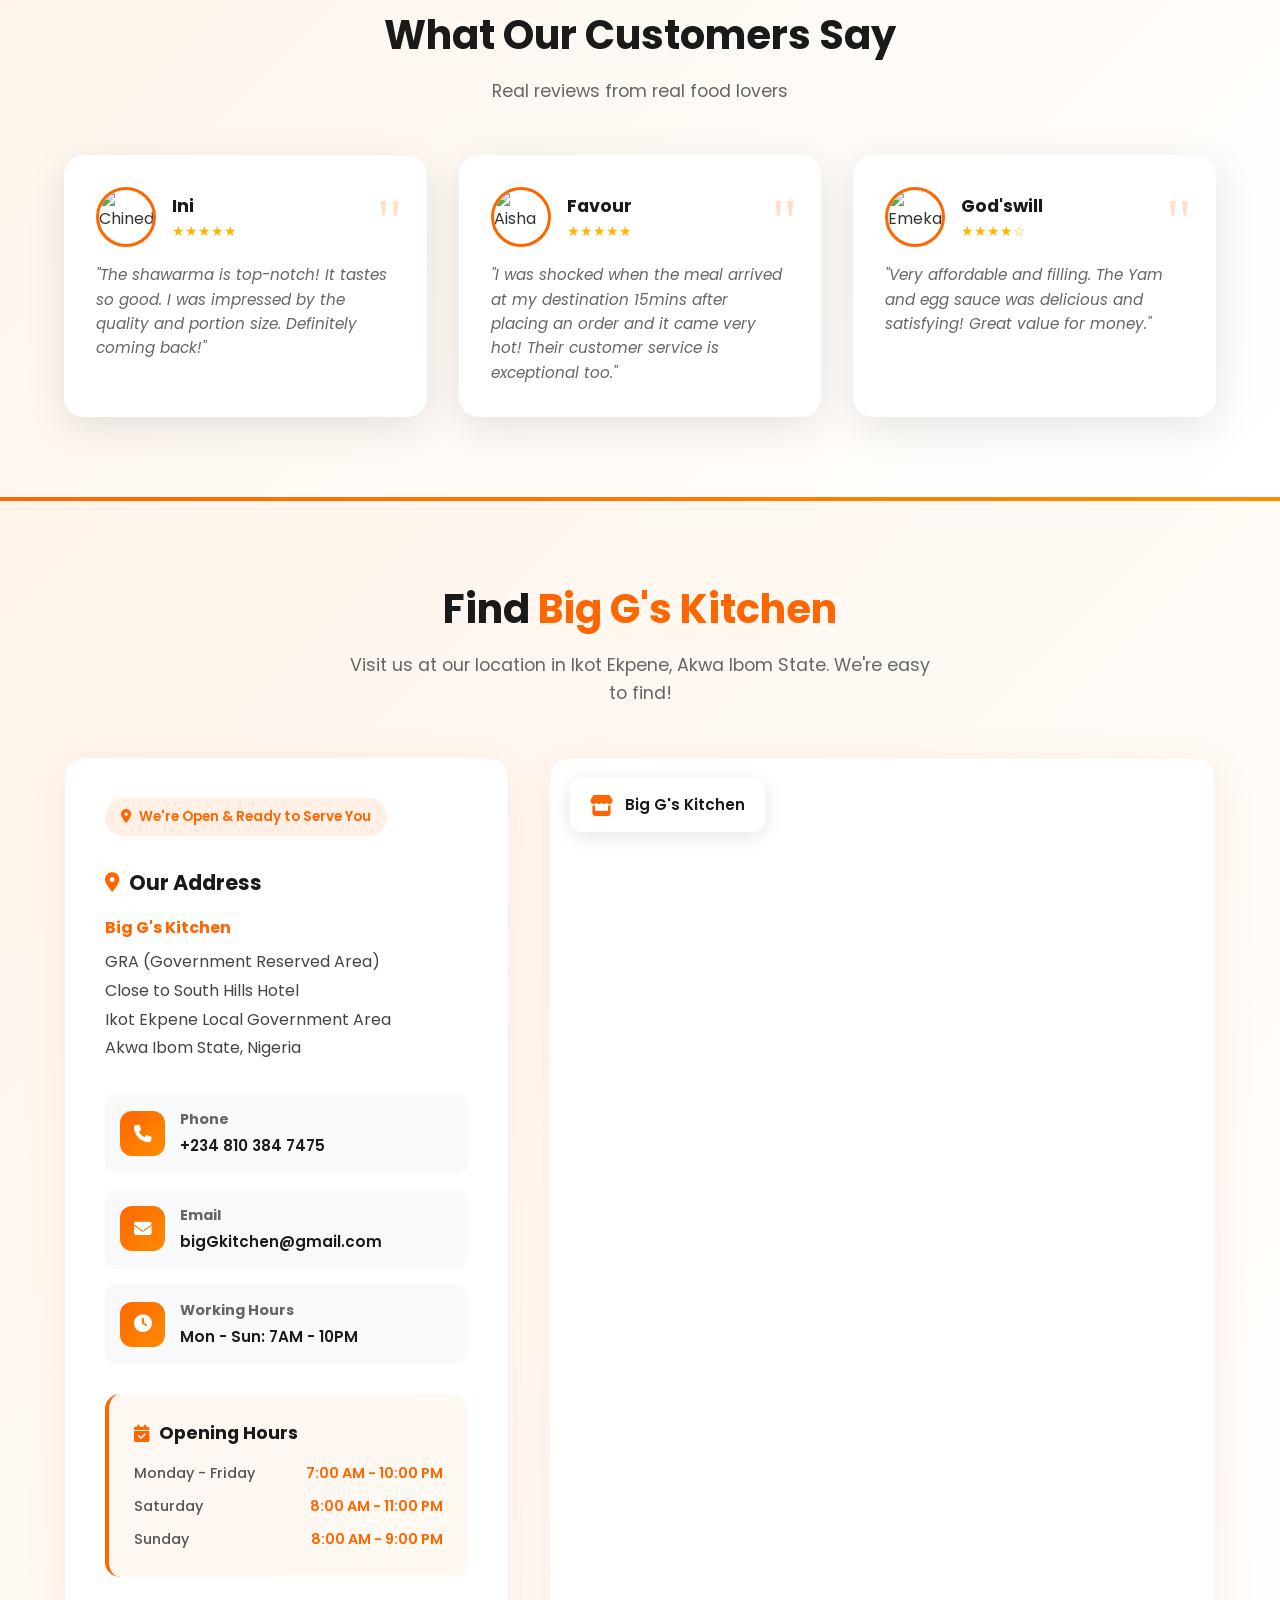
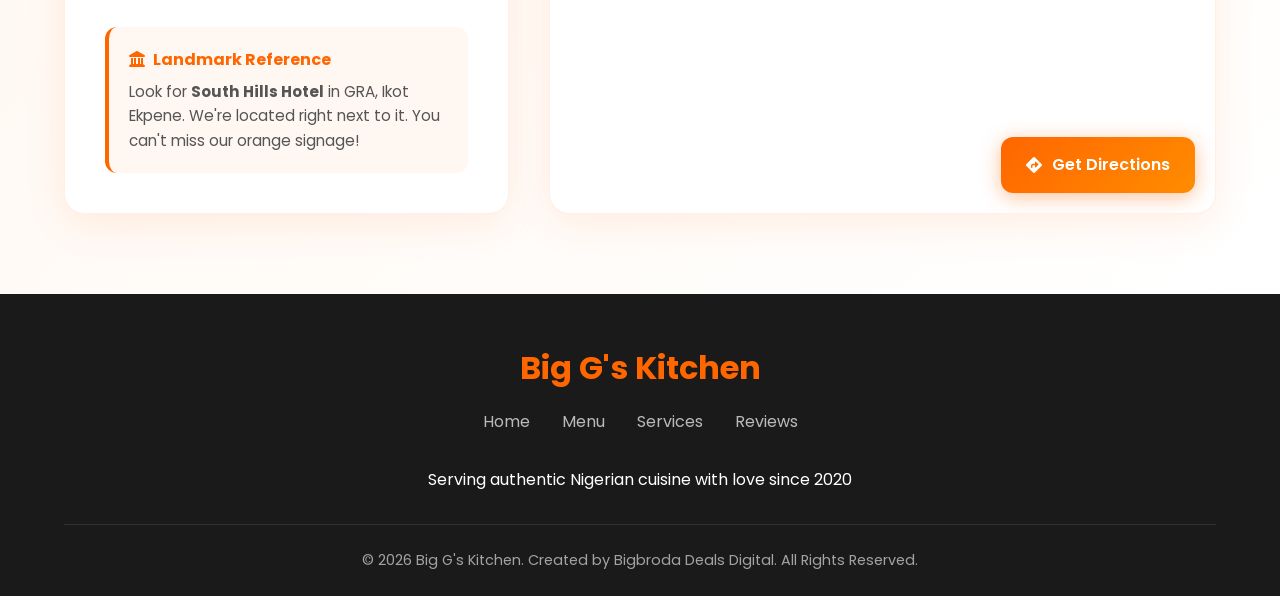
==== commit 1c9fb3f9: "Add files via upload" ====
--- a/bake2.html
+++ b/bake2.html
@@ -29,7 +29,7 @@
             <li><a href="#products">Menu</a></li>
             <li><a href="#features">Services</a></li>
             <li><a href="#testimonials">Reviews</a></li>
-            <li><a href="#" class="btn-login">Sign Up</a></li>
+            <li><a href="http://127.0.0.1:5500/JavascriptCode/bake_login.html" class="btn-login">Login</a></li>
         </ul>
     </nav>
 
@@ -41,8 +41,8 @@
             <p>Step into a world where creativity meets taste. At <strong>Big G's Kitchen</strong>, we don't just serve food—we create memorable moments. New customers enjoy a <strong>5% discount</strong> on their first order!</p>
             
             <div class="hero-buttons">
-                <button class="btn-primary" onclick="scrollToSection('products')">
-                    <i class="fas fa-utensils"></i> Order Now
+                <button class="btn-primary">
+                    <a href="http://127.0.0.1:5500/JavascriptCode/b_backup.html#signUp"><i class="fas fa-utensils"></i> Order Now</a>
                 </button>
                 <button class="btn-secondary" onclick="scrollToSection('features')">
                     <i class="fas fa-info-circle"></i> Learn More
